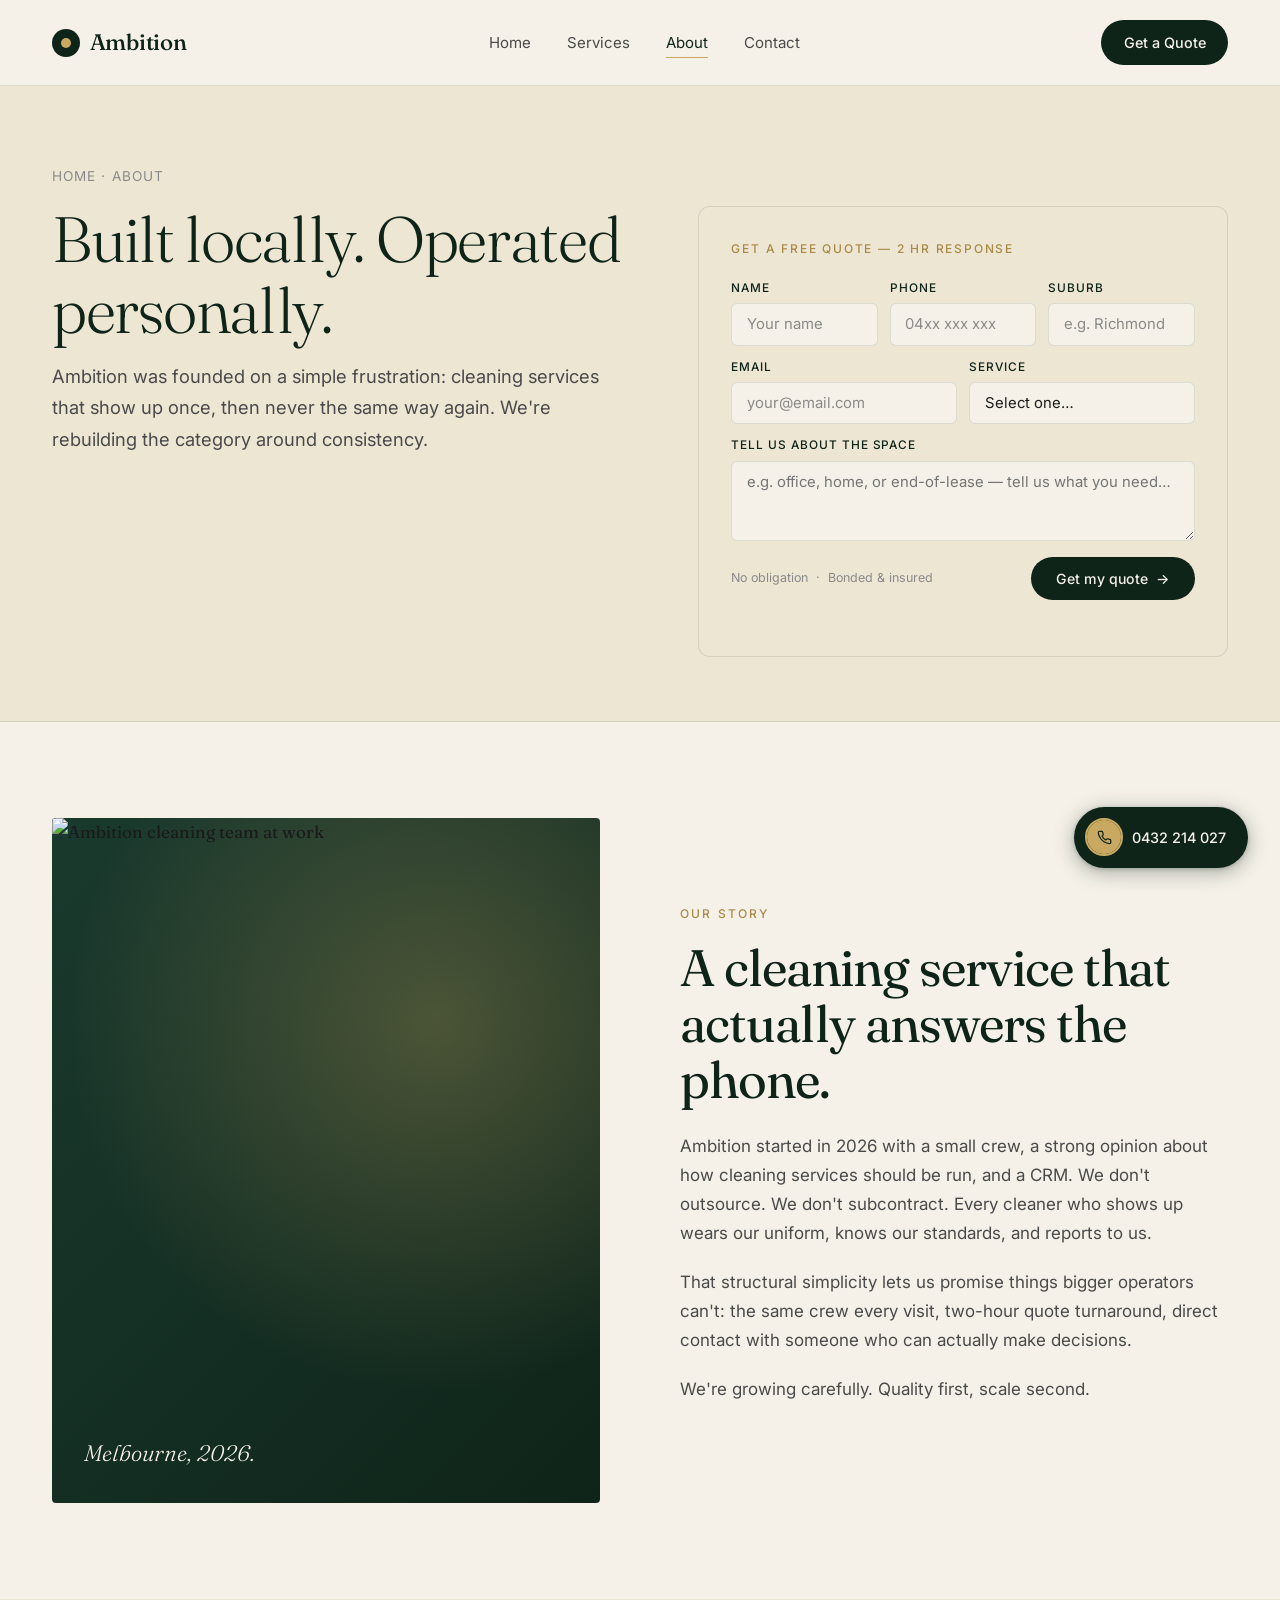
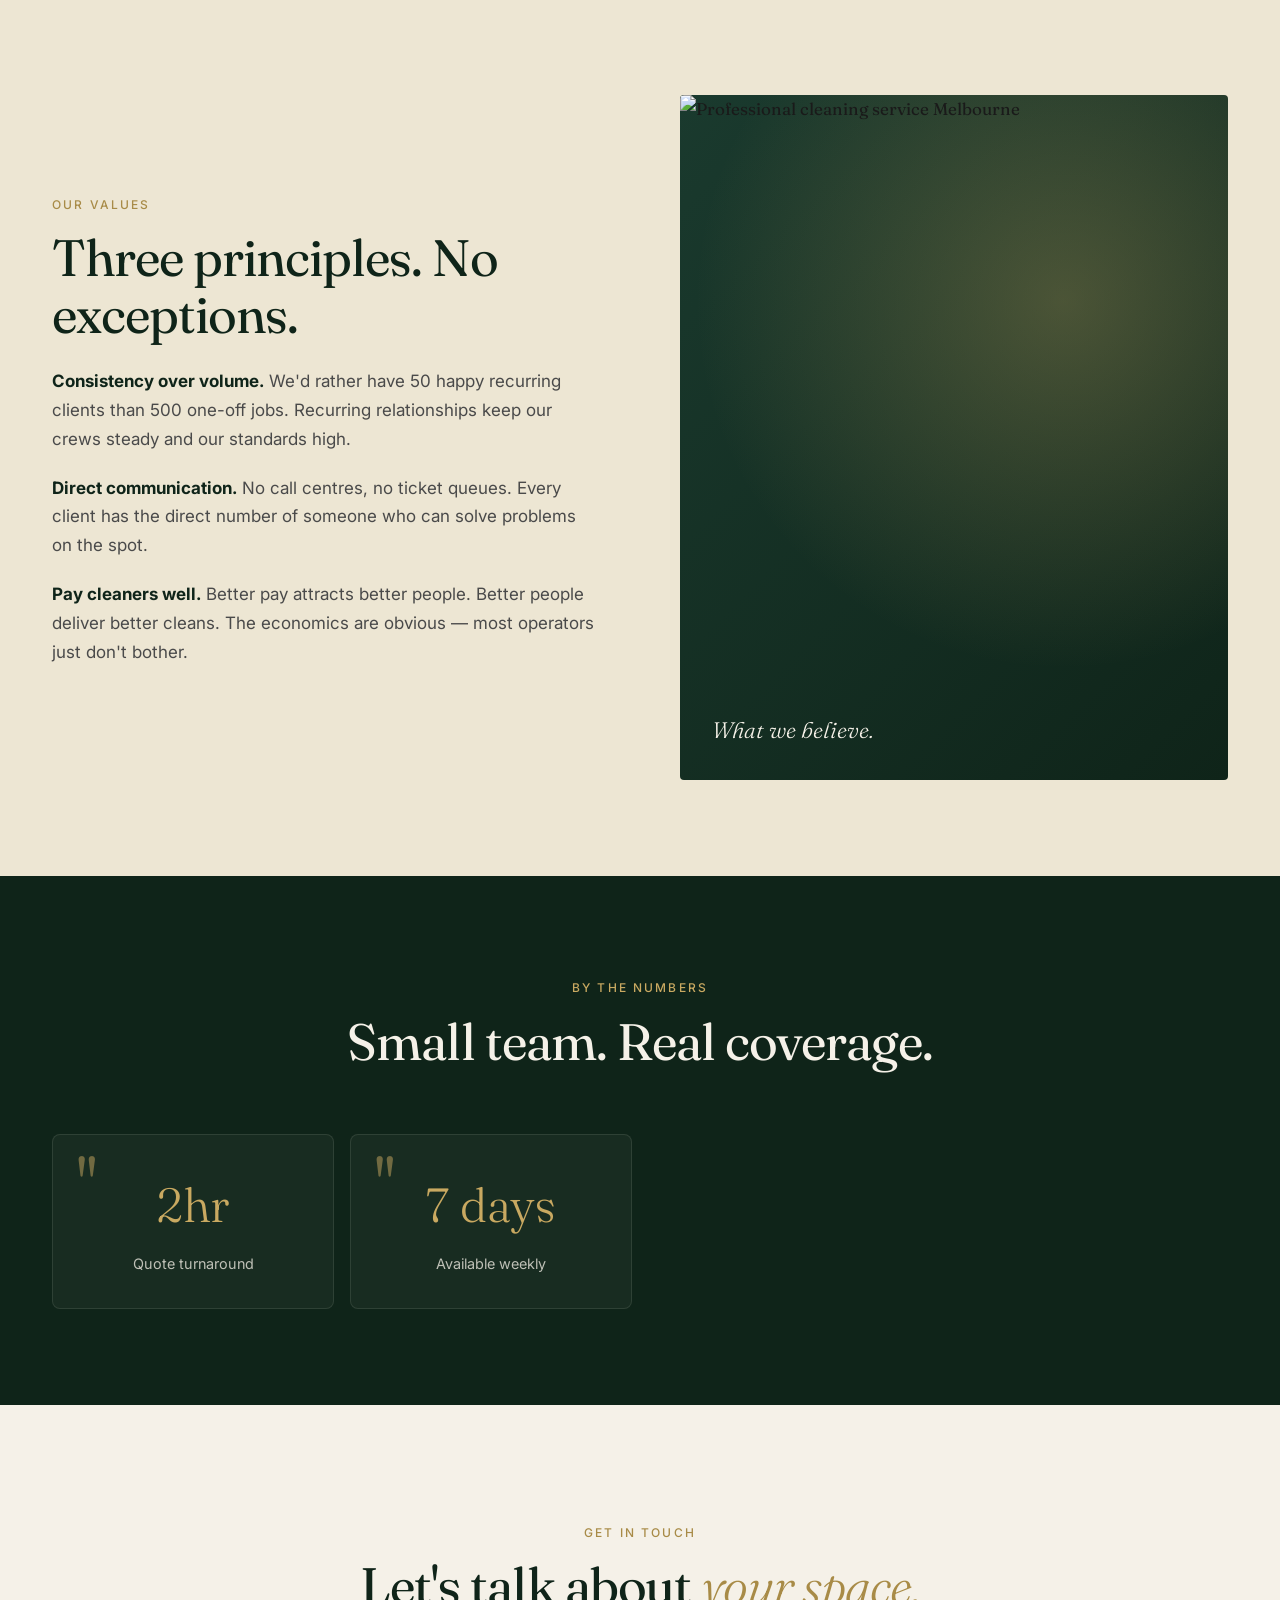
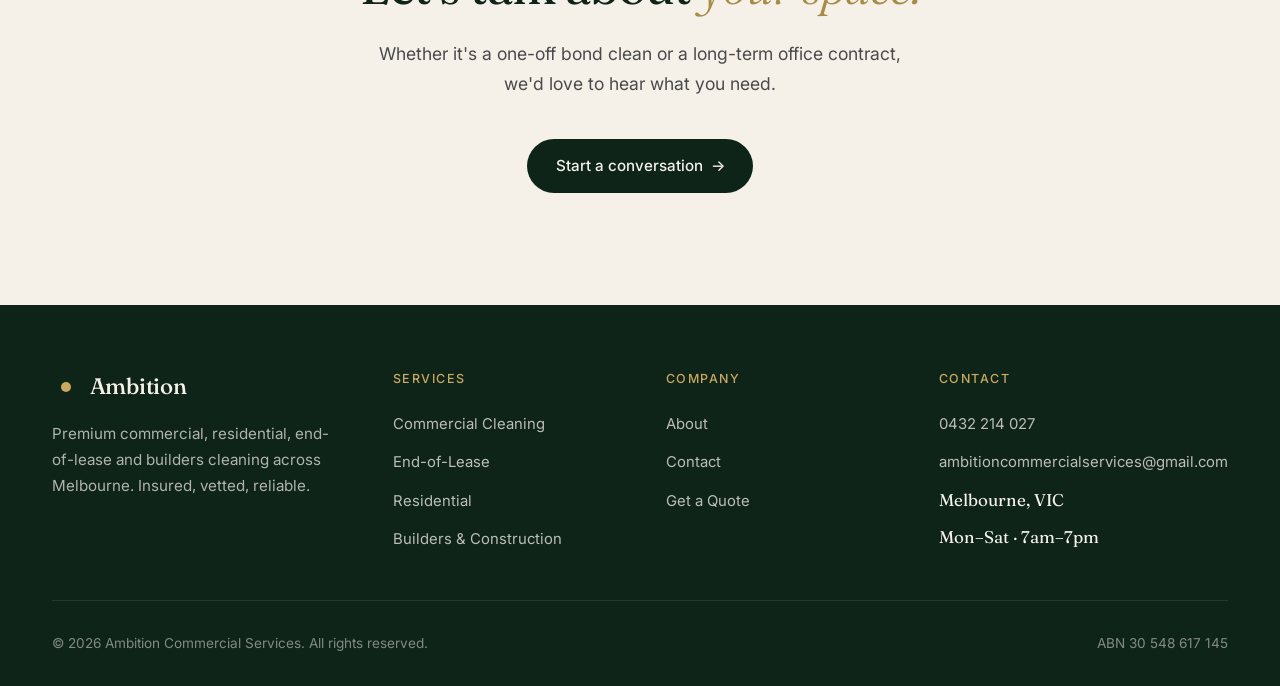
==== about.html @ 840ccb57 "Add files via upload" ====
<!DOCTYPE html>
<html lang="en">
<head>
<meta charset="UTF-8">
<meta name="viewport" content="width=device-width, initial-scale=1.0">
<title>About — Ambition Commercial Services</title>
<meta name="description" content="Locally-owned Melbourne cleaning service built on consistency, communication and care. Learn the Ambition story.">
<link rel="preconnect" href="https://fonts.googleapis.com">
<link rel="preconnect" href="https://fonts.gstatic.com" crossorigin>
<link href="https://fonts.googleapis.com/css2?family=Fraunces:ital,opsz,wght@0,9..144,300;0,9..144,400;0,9..144,500;1,9..144,300;1,9..144,400&family=Inter:wght@400;500;600&display=swap" rel="stylesheet">
<link rel="icon" type="image/svg+xml" href="favicon.svg">
<link rel="stylesheet" href="styles.css">
</head>
<body>

<nav class="nav">
  <div class="nav-inner">
    <a href="index.html" class="logo"><span class="logo-mark"></span> Ambition</a>
    <ul class="nav-links">
      <li><a href="index.html">Home</a></li>
      <li><a href="services.html">Services</a></li>
      <li><a href="about.html" class="active">About</a></li>
      <li><a href="contact.html">Contact</a></li>
    </ul>
    <a href="contact.html" class="nav-cta">Get a Quote</a>
    <button class="hamburger" aria-label="Menu"><span></span><span></span><span></span></button>
  </div>
</nav>

<section class="page-hero has-form">
  <div class="container">
    <div class="page-hero-grid">
      <div>
        <div class="breadcrumb"><a href="index.html">Home</a> · About</div>
    <h1>Built locally. Operated personally.</h1>
    <p>Ambition was founded on a simple frustration: cleaning services that show up once, then never the same way again. We're rebuilding the category around consistency.</p>
      </div>
      <div>
        <form class="hero-form hero-form--light hero-quote-form" novalidate>
  <span class="hero-form-title">Get a free quote — 2 hr response</span>
  <div class="hero-form-row three-col">
    <div class="hero-form-field">
      <label for="hf-name">Name</label>
      <input type="text" id="hf-name" name="name" placeholder="Your name" required>
    </div>
    <div class="hero-form-field">
      <label for="hf-phone">Phone</label>
      <input type="tel" id="hf-phone" name="phone" placeholder="04xx xxx xxx" required>
    </div>
    <div class="hero-form-field">
      <label for="hf-suburb">Suburb</label>
      <input type="text" id="hf-suburb" name="suburb" placeholder="e.g. Richmond" required>
    </div>
  </div>
  <div class="hero-form-row">
    <div class="hero-form-field">
      <label for="hf-email">Email</label>
      <input type="email" id="hf-email" name="email" placeholder="your@email.com" required>
    </div>
    <div class="hero-form-field">
      <label for="hf-service">Service</label>
      <select id="hf-service" name="service" data-preselect="" required>
              <option value="" selected>Select one…</option>
              <option value="Commercial / Office">Commercial / Office</option>
              <option value="End-of-Lease">End-of-Lease</option>
              <option value="Residential — One-off">Residential — One-off</option>
              <option value="Residential — Recurring">Residential — Recurring</option>
              <option value="Builders &amp; End-of-Construction">Builders &amp; End-of-Construction</option>
              <option value="Other / Specialty">Other / Specialty</option>
      </select>
    </div>
  </div>
  <div class="hero-form-row one-col">
    <div class="hero-form-field">
      <label for="hf-details">Tell us about the space</label>
      <textarea id="hf-details" name="details" placeholder="e.g. office, home, or end-of-lease — tell us what you need…" required></textarea>
    </div>
  </div>
  <div style="position:absolute;left:-9999px;opacity:0;" aria-hidden="true">
    <input type="text" name="website" tabindex="-1" autocomplete="off">
  </div>
  <div class="hero-form-footer">
    <span class="hero-form-note">No obligation &nbsp;·&nbsp; Bonded &amp; insured</span>
    <button type="submit" class="btn btn-primary btn-arrow hero-form-submit">Get my quote</button>
  </div>
  <div class="hero-form-status"></div>
</form>
      </div>
    </div>
  </div>
</section>

<section class="content-section">
  <div class="container">
    <div class="content-grid">
      <div class="content-img">
        <img src="cleaning-team.jpg" alt="Ambition cleaning team at work" loading="lazy" style="width:100%;height:100%;object-fit:cover;position:absolute;inset:0;border-radius:4px;display:block;">
        <div class="content-img-tag">Melbourne, 2026.</div>
      </div>
      <div class="content-text">
        <span class="eyebrow">Our story</span>
        <h2>A cleaning service that actually answers the phone.</h2>
        <p>Ambition started in 2026 with a small crew, a strong opinion about how cleaning services should be run, and a CRM. We don't outsource. We don't subcontract. Every cleaner who shows up wears our uniform, knows our standards, and reports to us.</p>
        <p>That structural simplicity lets us promise things bigger operators can't: the same crew every visit, two-hour quote turnaround, direct contact with someone who can actually make decisions.</p>
        <p>We're growing carefully. Quality first, scale second.</p>
      </div>
    </div>
  </div>
</section>

<section class="content-section alt">
  <div class="container">
    <div class="content-grid">
      <div class="content-img">
        <img src="cleaning-services.jpg" alt="Professional cleaning service Melbourne" loading="lazy" style="width:100%;height:100%;object-fit:cover;position:absolute;inset:0;border-radius:4px;display:block;">
        <div class="content-img-tag">What we believe.</div>
      </div>
      <div class="content-text">
        <span class="eyebrow">Our values</span>
        <h2>Three principles. No exceptions.</h2>
        <p><strong style="color:var(--forest-deep);">Consistency over volume.</strong> We'd rather have 50 happy recurring clients than 500 one-off jobs. Recurring relationships keep our crews steady and our standards high.</p>
        <p><strong style="color:var(--forest-deep);">Direct communication.</strong> No call centres, no ticket queues. Every client has the direct number of someone who can solve problems on the spot.</p>
        <p><strong style="color:var(--forest-deep);">Pay cleaners well.</strong> Better pay attracts better people. Better people deliver better cleans. The economics are obvious — most operators just don't bother.</p>
      </div>
    </div>
  </div>
</section>

<section class="testimonials">
  <div class="container">
    <div class="section-head center">
      <span class="eyebrow">By the numbers</span>
      <h2>Small team. Real coverage.</h2>
    </div>
    <div class="testimonial-grid" style="grid-template-columns:repeat(4,1fr); gap:1rem;">
      <div class="testimonial" style="text-align:center; padding:2rem 1rem;">
        <div style="font-family:'Fraunces',serif; font-size:3rem; color:var(--brass); font-weight:300;">2hr</div>
        <p style="color:rgba(245,241,232,0.75); margin-top:0.5rem; font-size:0.9rem;">Quote turnaround</p>
      </div>
      <div class="testimonial" style="text-align:center; padding:2rem 1rem;">
        <div style="font-family:'Fraunces',serif; font-size:3rem; color:var(--brass); font-weight:300;">7 days</div>
        <p style="color:rgba(245,241,232,0.75); margin-top:0.5rem; font-size:0.9rem;">Available weekly</p>
      </div>
    </div>
  </div>
</section>

<section class="cta-band">
  <div class="container">
    <span class="eyebrow">Get in touch</span>
    <h2>Let's talk about <em>your space.</em></h2>
    <p>Whether it's a one-off bond clean or a long-term office contract, we'd love to hear what you need.</p>
    <a href="contact.html" class="btn btn-primary btn-arrow">Start a conversation</a>
  </div>
</section>

<footer>
  <div class="container">
    <div class="footer-grid">
      <div class="footer-brand">
        <div class="logo"><span class="logo-mark"></span> Ambition</div>
        <p>Premium commercial, residential, end-of-lease and builders cleaning across Melbourne. Insured, vetted, reliable.</p>
      </div>
      <div class="footer-col">
        <h5>Services</h5>
        <ul>
          <li><a href="commercial.html">Commercial Cleaning</a></li>
          <li><a href="end-of-lease.html">End-of-Lease</a></li>
          <li><a href="residential.html">Residential</a></li>
          <li><a href="builders.html">Builders &amp; Construction</a></li>
        </ul>
      </div>
      <div class="footer-col">
        <h5>Company</h5>
        <ul>
          <li><a href="about.html">About</a></li>
          <li><a href="contact.html">Contact</a></li>
          <li><a href="contact.html">Get a Quote</a></li>
        </ul>
      </div>
      <div class="footer-col">
        <h5>Contact</h5>
        <ul>
          <li><a href="tel:+61432214027">0432 214 027</a></li>
          <li><a href="mailto:ambitioncommercialservices@gmail.com">ambitioncommercialservices@gmail.com</a></li>
          <li>Melbourne, VIC</li>
          <li>Mon–Sat · 7am–7pm</li>
        </ul>
      </div>
    </div>
    <div class="footer-bottom">
      <span>© 2026 Ambition Commercial Services. All rights reserved.</span>
      <span>ABN 30 548 617 145</span>
    </div>
  </div>
</footer>

<!-- Floating call button -->
<a href="tel:+61432214027" class="float-call" aria-label="Call us on 0432 214 027">
  <span class="float-call-icon">
    <svg viewBox="0 0 24 24" fill="none" stroke="currentColor" stroke-width="2" stroke-linecap="round" stroke-linejoin="round"><path d="M22 16.92v3a2 2 0 0 1-2.18 2 19.79 19.79 0 0 1-8.63-3.07 19.5 19.5 0 0 1-6-6 19.79 19.79 0 0 1-3.07-8.67A2 2 0 0 1 4.11 2h3a2 2 0 0 1 2 1.72 12.84 12.84 0 0 0 .7 2.81 2 2 0 0 1-.45 2.11L8.09 9.91a16 16 0 0 0 6 6l1.27-1.27a2 2 0 0 1 2.11-.45 12.84 12.84 0 0 0 2.81.7A2 2 0 0 1 22 16.92z"/></svg>
  </span>
  <span class="float-call-label">0432 214 027</span>
</a>

<script src="script.js"></script>
</body>
</html>
---- styles.css ----
/* ============================================
   Ambition Commercial Services
   Aesthetic: refined, confident, editorial
   Palette: deep forest + warm cream + brass accent
   ============================================ */

:root {
  --forest: #1a3a2e;
  --forest-deep: #0f2419;
  --forest-soft: #2d5443;
  --cream: #f5f1e8;
  --cream-warm: #ede6d3;
  --brass: #c9a961;
  --brass-deep: #a88b47;
  --ink: #1a1a1a;
  --ink-soft: #4a4a4a;
  --ink-muted: #8a8a8a;
  --line: rgba(26, 58, 46, 0.12);
  --shadow-sm: 0 1px 2px rgba(15, 36, 25, 0.06);
  --shadow-md: 0 8px 24px rgba(15, 36, 25, 0.08);
  --shadow-lg: 0 24px 48px rgba(15, 36, 25, 0.12);
  --container: 1240px;
  --radius: 4px;
}

* { box-sizing: border-box; margin: 0; padding: 0; }

html { scroll-behavior: smooth; }

body {
  font-family: 'Fraunces', Georgia, serif;
  font-size: 17px;
  line-height: 1.6;
  color: var(--ink);
  background: var(--cream);
  -webkit-font-smoothing: antialiased;
  -moz-osx-font-smoothing: grayscale;
}

/* Typography */
h1, h2, h3, h4 {
  font-family: 'Fraunces', Georgia, serif;
  font-weight: 400;
  letter-spacing: -0.02em;
  line-height: 1.1;
  color: var(--forest-deep);
}

h1 { font-size: clamp(2.5rem, 6vw, 4.75rem); font-weight: 300; }
h2 { font-size: clamp(2rem, 4vw, 3.25rem); font-weight: 400; }
h3 { font-size: clamp(1.4rem, 2.5vw, 1.85rem); font-weight: 500; }
h4 { font-size: 1.25rem; font-weight: 500; }

.eyebrow {
  font-family: 'Inter', sans-serif;
  font-size: 0.75rem;
  font-weight: 500;
  text-transform: uppercase;
  letter-spacing: 0.18em;
  color: var(--brass-deep);
  margin-bottom: 1rem;
  display: inline-block;
}

p {
  font-family: 'Inter', sans-serif;
  font-size: 1.0625rem;
  line-height: 1.7;
  color: var(--ink-soft);
}

a { color: var(--forest); text-decoration: none; transition: color 0.2s; }
a:hover { color: var(--brass-deep); }

.container {
  max-width: var(--container);
  margin: 0 auto;
  padding: 0 2rem;
}

/* ============================================
   NAVIGATION
   ============================================ */
.nav {
  position: sticky;
  top: 0;
  z-index: 100;
  background: rgba(245, 241, 232, 0.92);
  backdrop-filter: blur(12px);
  -webkit-backdrop-filter: blur(12px);
  border-bottom: 1px solid var(--line);
}

.nav-inner {
  max-width: var(--container);
  margin: 0 auto;
  padding: 1.25rem 2rem;
  display: flex;
  align-items: center;
  justify-content: space-between;
}

.logo {
  font-family: 'Fraunces', serif;
  font-size: 1.4rem;
  font-weight: 500;
  letter-spacing: -0.01em;
  color: var(--forest-deep);
  display: flex;
  align-items: center;
  gap: 0.6rem;
}

.logo-mark {
  width: 28px;
  height: 28px;
  background: var(--forest-deep);
  border-radius: 50%;
  position: relative;
  display: inline-block;
}
.logo-mark::after {
  content: '';
  position: absolute;
  top: 50%; left: 50%;
  transform: translate(-50%, -50%);
  width: 10px; height: 10px;
  background: var(--brass);
  border-radius: 50%;
}

.nav-links {
  display: flex;
  gap: 2.25rem;
  list-style: none;
  font-family: 'Inter', sans-serif;
  font-size: 0.94rem;
  font-weight: 400;
}

.nav-links a {
  color: var(--ink-soft);
  position: relative;
}
.nav-links a:hover, .nav-links a.active { color: var(--forest-deep); }
.nav-links a.active::after {
  content: '';
  position: absolute;
  bottom: -6px; left: 0;
  width: 100%; height: 1px;
  background: var(--brass);
}

.nav-cta {
  font-family: 'Inter', sans-serif;
  font-size: 0.9rem;
  font-weight: 500;
  padding: 0.7rem 1.4rem;
  background: var(--forest-deep);
  color: var(--cream);
  border-radius: 100px;
  transition: all 0.25s;
}
.nav-cta:hover { background: var(--brass-deep); color: var(--cream); }

.hamburger {
  display: none;
  background: none;
  border: none;
  cursor: pointer;
  padding: 0.5rem;
}
.hamburger span {
  display: block;
  width: 22px; height: 1.5px;
  background: var(--forest-deep);
  margin: 5px 0;
  transition: 0.3s;
}

/* ============================================
   BUTTONS
   ============================================ */
.btn {
  display: inline-flex;
  align-items: center;
  gap: 0.5rem;
  font-family: 'Inter', sans-serif;
  font-size: 0.95rem;
  font-weight: 500;
  padding: 0.95rem 1.8rem;
  border-radius: 100px;
  cursor: pointer;
  transition: all 0.25s;
  border: none;
  text-decoration: none;
}

.btn-primary {
  background: var(--forest-deep);
  color: var(--cream);
}
.btn-primary:hover {
  background: var(--brass-deep);
  color: var(--cream);
  transform: translateY(-1px);
  box-shadow: var(--shadow-md);
}

.btn-outline {
  background: transparent;
  color: var(--forest-deep);
  border: 1px solid var(--forest-deep);
}
.btn-outline:hover {
  background: var(--forest-deep);
  color: var(--cream);
}

.btn-arrow::after {
  content: '→';
  transition: transform 0.25s;
}
.btn-arrow:hover::after { transform: translateX(4px); }

/* ============================================
   HERO
   ============================================ */
.hero {
  padding: 5rem 0 6rem;
  position: relative;
  overflow: hidden;
}

.hero-grid {
  display: grid;
  grid-template-columns: 1.2fr 1fr;
  gap: 4rem;
  align-items: center;
}

.hero-content .eyebrow { animation: fadeUp 0.8s ease both; }
.hero-content h1 {
  margin-bottom: 1.75rem;
  animation: fadeUp 0.8s 0.1s ease both;
}
.hero-content h1 em {
  font-style: italic;
  color: var(--brass-deep);
  font-weight: 300;
}

.hero-content p.lead {
  font-size: 1.2rem;
  line-height: 1.6;
  color: var(--ink-soft);
  margin-bottom: 2.25rem;
  max-width: 540px;
  animation: fadeUp 0.8s 0.2s ease both;
}

.hero-ctas {
  display: flex;
  gap: 1rem;
  flex-wrap: wrap;
  animation: fadeUp 0.8s 0.3s ease both;
}

.hero-trust {
  margin-top: 3rem;
  display: flex;
  gap: 2.5rem;
  flex-wrap: wrap;
  animation: fadeUp 0.8s 0.4s ease both;
}
.hero-trust-item {
  display: flex;
  flex-direction: column;
  gap: 0.2rem;
}
.hero-trust-item strong {
  font-family: 'Fraunces', serif;
  font-size: 1.75rem;
  font-weight: 500;
  color: var(--forest-deep);
}
.hero-trust-item span {
  font-family: 'Inter', sans-serif;
  font-size: 0.8rem;
  text-transform: uppercase;
  letter-spacing: 0.1em;
  color: var(--ink-muted);
}

/* Hero visual — abstract composition */
.hero-visual {
  position: relative;
  aspect-ratio: 1 / 1.1;
  animation: fadeIn 1.2s 0.3s ease both;
}

.hero-visual-bg {
  position: absolute;
  inset: 0;
  background: linear-gradient(135deg, var(--forest) 0%, var(--forest-deep) 100%);
  border-radius: 200px 200px 8px 8px;
  overflow: hidden;
}
.hero-visual-bg::before {
  content: '';
  position: absolute;
  inset: 0;
  background: radial-gradient(circle at 30% 20%, rgba(201, 169, 97, 0.25) 0%, transparent 50%);
}

.hero-visual-stat {
  position: absolute;
  background: var(--cream);
  padding: 1.25rem 1.5rem;
  border-radius: 12px;
  box-shadow: var(--shadow-lg);
  font-family: 'Inter', sans-serif;
}
.hero-visual-stat-1 {
  bottom: 20%;
  left: -15%;
  width: 220px;
}
.hero-visual-stat-2 {
  top: 12%;
  right: -10%;
  width: 200px;
}
.stat-label {
  font-size: 0.72rem;
  text-transform: uppercase;
  letter-spacing: 0.1em;
  color: var(--ink-muted);
  margin-bottom: 0.4rem;
}
.stat-value {
  font-family: 'Fraunces', serif;
  font-size: 1.4rem;
  color: var(--forest-deep);
  font-weight: 500;
  line-height: 1.2;
}
.stat-meta {
  font-size: 0.8rem;
  color: var(--ink-soft);
  margin-top: 0.3rem;
}

@keyframes fadeUp {
  from { opacity: 0; transform: translateY(20px); }
  to { opacity: 1; transform: translateY(0); }
}
@keyframes fadeIn {
  from { opacity: 0; }
  to { opacity: 1; }
}

/* ============================================
   MARQUEE / LOGO STRIP
   ============================================ */
.marquee {
  background: var(--forest-deep);
  color: var(--cream);
  padding: 1.5rem 0;
  overflow: hidden;
}
.marquee-track {
  display: flex;
  gap: 4rem;
  animation: scroll 35s linear infinite;
  white-space: nowrap;
  font-family: 'Fraunces', serif;
  font-size: 1.1rem;
  letter-spacing: 0.05em;
}
.marquee-track span { display: flex; align-items: center; gap: 4rem; }
.marquee-track span::after {
  content: '✦';
  color: var(--brass);
  font-size: 0.8rem;
}
@keyframes scroll {
  from { transform: translateX(0); }
  to { transform: translateX(-50%); }
}

/* ============================================
   SECTION GENERICS
   ============================================ */
section { padding: 6rem 0; }

.section-head {
  max-width: 720px;
  margin-bottom: 4rem;
}
.section-head.center {
  margin-left: auto;
  margin-right: auto;
  text-align: center;
}

/* ============================================
   SERVICES GRID
   ============================================ */
.services-section { background: var(--cream); }

.services-grid {
  display: grid;
  grid-template-columns: repeat(4, 1fr);
  gap: 1.25rem;
}

.service-card {
  background: var(--cream-warm);
  border-radius: 8px;
  padding: 2.25rem 1.75rem;
  transition: all 0.3s ease;
  position: relative;
  overflow: hidden;
  border: 1px solid transparent;
}
.service-card:hover {
  background: var(--forest-deep);
  transform: translateY(-4px);
  box-shadow: var(--shadow-lg);
}
.service-card:hover h3,
.service-card:hover p,
.service-card:hover .service-icon { color: var(--cream); }
.service-card:hover .service-link { color: var(--brass); }

.service-icon {
  width: 48px; height: 48px;
  display: flex;
  align-items: center;
  justify-content: center;
  background: var(--forest-deep);
  color: var(--brass);
  border-radius: 50%;
  margin-bottom: 1.5rem;
  font-family: 'Fraunces', serif;
  font-size: 1.2rem;
  transition: all 0.3s;
}
.service-card:hover .service-icon {
  background: var(--brass);
  color: var(--forest-deep);
}

.service-card h3 { margin-bottom: 0.75rem; transition: color 0.3s; }
.service-card p { font-size: 0.97rem; transition: color 0.3s; }
.service-link {
  display: inline-flex;
  align-items: center;
  gap: 0.4rem;
  margin-top: 1.5rem;
  font-family: 'Inter', sans-serif;
  font-size: 0.88rem;
  font-weight: 500;
  text-transform: uppercase;
  letter-spacing: 0.08em;
  color: var(--forest-deep);
  transition: color 0.3s;
}

/* ============================================
   PROCESS / WHY US
   ============================================ */
.split-section { background: var(--cream-warm); }

.split-grid {
  display: grid;
  grid-template-columns: 1fr 1fr;
  gap: 5rem;
  align-items: start;
}

.process-list { list-style: none; }
.process-item {
  padding: 2rem 0;
  border-bottom: 1px solid var(--line);
  display: grid;
  grid-template-columns: 60px 1fr;
  gap: 1.5rem;
  align-items: start;
}
.process-item:last-child { border-bottom: none; }
.process-num {
  font-family: 'Fraunces', serif;
  font-size: 2rem;
  font-weight: 300;
  color: var(--brass-deep);
  line-height: 1;
}
.process-item h4 {
  margin-bottom: 0.5rem;
  font-family: 'Fraunces', serif;
  font-size: 1.3rem;
  font-weight: 500;
}
.process-item p { font-size: 0.97rem; }

/* ============================================
   TESTIMONIALS
   ============================================ */
.testimonials { background: var(--forest-deep); color: var(--cream); }
.testimonials .eyebrow { color: var(--brass); }
.testimonials h2 { color: var(--cream); }

.testimonial-grid {
  display: grid;
  grid-template-columns: repeat(2, 1fr);
  gap: 2rem;
  margin-top: 3rem;
}

.testimonial {
  background: rgba(245, 241, 232, 0.04);
  border: 1px solid rgba(245, 241, 232, 0.1);
  border-radius: 8px;
  padding: 2.5rem;
  position: relative;
}
.testimonial::before {
  content: '"';
  font-family: 'Fraunces', serif;
  font-size: 4rem;
  color: var(--brass);
  position: absolute;
  top: 1rem; left: 1.5rem;
  line-height: 1;
  opacity: 0.5;
}

.testimonial-quote {
  font-family: 'Fraunces', serif;
  font-size: 1.2rem;
  font-style: italic;
  font-weight: 300;
  color: var(--cream);
  margin-bottom: 1.75rem;
  margin-top: 1rem;
  line-height: 1.5;
  position: relative;
}

.testimonial-author {
  display: flex;
  align-items: center;
  gap: 0.85rem;
}
.author-avatar {
  width: 44px; height: 44px;
  border-radius: 50%;
  background: var(--brass);
  color: var(--forest-deep);
  display: flex;
  align-items: center;
  justify-content: center;
  font-family: 'Fraunces', serif;
  font-weight: 500;
}
.author-name {
  font-family: 'Inter', sans-serif;
  color: var(--cream);
  font-weight: 500;
  font-size: 0.95rem;
}
.author-role {
  font-family: 'Inter', sans-serif;
  font-size: 0.82rem;
  color: rgba(245, 241, 232, 0.6);
}

/* ============================================
   CTA BAND
   ============================================ */
.cta-band {
  background: var(--cream);
  text-align: center;
  padding: 7rem 0;
  position: relative;
}
.cta-band h2 {
  max-width: 720px;
  margin: 0 auto 1.5rem;
}
.cta-band h2 em {
  font-style: italic;
  color: var(--brass-deep);
  font-weight: 300;
}
.cta-band p {
  max-width: 540px;
  margin: 0 auto 2.5rem;
  font-size: 1.1rem;
}

/* ============================================
   FOOTER
   ============================================ */
footer {
  background: var(--forest-deep);
  color: var(--cream);
  padding: 4rem 0 2rem;
}

.footer-grid {
  display: grid;
  grid-template-columns: 1.3fr 1fr 1fr 1fr;
  gap: 3rem;
  margin-bottom: 3rem;
}

.footer-brand .logo { color: var(--cream); }
.footer-brand p {
  margin-top: 1rem;
  color: rgba(245, 241, 232, 0.7);
  font-size: 0.95rem;
  max-width: 320px;
}

.footer-col h5 {
  font-family: 'Inter', sans-serif;
  font-size: 0.78rem;
  text-transform: uppercase;
  letter-spacing: 0.12em;
  color: var(--brass);
  margin-bottom: 1.25rem;
  font-weight: 500;
}
.footer-col ul {
  list-style: none;
  display: flex;
  flex-direction: column;
  gap: 0.65rem;
}
.footer-col a {
  color: rgba(245, 241, 232, 0.75);
  font-family: 'Inter', sans-serif;
  font-size: 0.93rem;
}
.footer-col a:hover { color: var(--brass); }

.footer-bottom {
  border-top: 1px solid rgba(245, 241, 232, 0.1);
  padding-top: 2rem;
  display: flex;
  justify-content: space-between;
  flex-wrap: wrap;
  gap: 1rem;
  font-family: 'Inter', sans-serif;
  font-size: 0.85rem;
  color: rgba(245, 241, 232, 0.5);
}

/* ============================================
   PAGE-SPECIFIC: Inner page hero
   ============================================ */
.page-hero {
  padding: 5rem 0 4rem;
  text-align: center;
  background: var(--cream-warm);
  border-bottom: 1px solid var(--line);
}
.page-hero h1 { font-size: clamp(2.5rem, 5vw, 4rem); margin-bottom: 1rem; }
.page-hero p {
  max-width: 600px;
  margin: 0 auto;
  font-size: 1.15rem;
}

/* Breadcrumb */
.breadcrumb {
  font-family: 'Inter', sans-serif;
  font-size: 0.85rem;
  color: var(--ink-muted);
  margin-bottom: 1rem;
  text-transform: uppercase;
  letter-spacing: 0.08em;
}
.breadcrumb a { color: var(--ink-muted); }
.breadcrumb a:hover { color: var(--forest-deep); }

/* ============================================
   FORM
   ============================================ */
.form-section { background: var(--cream); padding: 6rem 0; }
.form-grid {
  display: grid;
  grid-template-columns: 1fr 1.2fr;
  gap: 5rem;
  align-items: start;
}

.form-info h2 { margin-bottom: 1.5rem; }
.form-info > p { margin-bottom: 2.5rem; font-size: 1.1rem; }

.contact-detail {
  padding: 1.25rem 0;
  border-bottom: 1px solid var(--line);
  display: flex;
  align-items: center;
  gap: 1rem;
}
.contact-detail:last-child { border-bottom: none; }
.contact-detail-icon {
  width: 38px; height: 38px;
  background: var(--cream-warm);
  border-radius: 50%;
  display: flex;
  align-items: center;
  justify-content: center;
  color: var(--brass-deep);
  flex-shrink: 0;
}
.contact-detail-text {
  font-family: 'Inter', sans-serif;
  font-size: 0.95rem;
}
.contact-detail-text strong {
  display: block;
  color: var(--forest-deep);
  font-weight: 500;
  margin-bottom: 0.15rem;
}
.contact-detail-text span { color: var(--ink-soft); }

.form-card {
  background: var(--cream-warm);
  padding: 3rem;
  border-radius: 8px;
}
.form-row {
  display: grid;
  grid-template-columns: 1fr 1fr;
  gap: 1rem;
  margin-bottom: 1rem;
}
.form-field {
  display: flex;
  flex-direction: column;
  margin-bottom: 1rem;
}
.form-field label {
  font-family: 'Inter', sans-serif;
  font-size: 0.82rem;
  font-weight: 500;
  text-transform: uppercase;
  letter-spacing: 0.08em;
  color: var(--forest-deep);
  margin-bottom: 0.5rem;
}
.form-field input,
.form-field select,
.form-field textarea {
  font-family: 'Inter', sans-serif;
  font-size: 1rem;
  padding: 0.85rem 1rem;
  border: 1px solid var(--line);
  border-radius: 4px;
  background: var(--cream);
  color: var(--ink);
  transition: border-color 0.2s;
}
.form-field input:focus,
.form-field select:focus,
.form-field textarea:focus {
  outline: none;
  border-color: var(--forest-deep);
}
.form-field textarea { resize: vertical; min-height: 120px; }
.form-card .btn { width: 100%; justify-content: center; margin-top: 0.5rem; }

/* ============================================
   ABOUT/SERVICES INNER CONTENT
   ============================================ */
.content-section { padding: 6rem 0; background: var(--cream); }
.content-grid {
  display: grid;
  grid-template-columns: 1fr 1fr;
  gap: 5rem;
  align-items: center;
}
.content-section.alt { background: var(--cream-warm); }
.content-section.alt .content-grid { direction: rtl; }
.content-section.alt .content-grid > * { direction: ltr; }

.content-img {
  aspect-ratio: 4/5;
  background: linear-gradient(135deg, var(--forest) 0%, var(--forest-deep) 100%);
  border-radius: 4px;
  position: relative;
  overflow: hidden;
}
.content-img::before {
  content: '';
  position: absolute;
  inset: 0;
  background: radial-gradient(circle at 70% 30%, rgba(201, 169, 97, 0.3) 0%, transparent 60%);
}
.content-img-tag {
  position: absolute;
  bottom: 2rem;
  left: 2rem;
  font-family: 'Fraunces', serif;
  font-style: italic;
  color: var(--cream);
  font-size: 1.4rem;
  font-weight: 300;
}

.content-text .eyebrow { margin-bottom: 1rem; }
.content-text h2 { margin-bottom: 1.5rem; }
.content-text p { margin-bottom: 1.25rem; }
.content-text ul {
  list-style: none;
  margin-top: 1.5rem;
}
.content-text ul li {
  padding: 0.6rem 0 0.6rem 1.75rem;
  position: relative;
  font-family: 'Inter', sans-serif;
  color: var(--ink-soft);
}
.content-text ul li::before {
  content: '✓';
  position: absolute;
  left: 0;
  color: var(--brass-deep);
  font-weight: 600;
}

/* Pricing */
.pricing-grid {
  display: grid;
  grid-template-columns: repeat(3, 1fr);
  gap: 1.5rem;
  margin-top: 3rem;
}
.price-card {
  background: var(--cream);
  padding: 2.5rem 2rem;
  border-radius: 8px;
  border: 1px solid var(--line);
  position: relative;
}
.price-card.featured {
  background: var(--forest-deep);
  color: var(--cream);
  border-color: var(--forest-deep);
  transform: scale(1.03);
}
.price-card.featured h3, .price-card.featured .price { color: var(--cream); }
.price-card.featured p, .price-card.featured ul li { color: rgba(245, 241, 232, 0.85); }
.price-card.featured .price-tag {
  background: var(--brass);
  color: var(--forest-deep);
}
.price-tag {
  position: absolute;
  top: 1.25rem;
  right: 1.25rem;
  background: var(--brass);
  color: var(--forest-deep);
  padding: 0.3rem 0.7rem;
  border-radius: 100px;
  font-family: 'Inter', sans-serif;
  font-size: 0.7rem;
  font-weight: 500;
  text-transform: uppercase;
  letter-spacing: 0.08em;
}
.price-card h3 { margin-bottom: 0.5rem; }
.price-card .desc {
  font-family: 'Inter', sans-serif;
  font-size: 0.92rem;
  margin-bottom: 1.5rem;
}
.price {
  font-family: 'Fraunces', serif;
  font-size: 2.5rem;
  font-weight: 400;
  color: var(--forest-deep);
  margin-bottom: 0.25rem;
}
.price small {
  font-size: 0.95rem;
  color: var(--ink-muted);
  font-family: 'Inter', sans-serif;
}
.price-card ul {
  list-style: none;
  margin: 1.5rem 0 2rem;
}
.price-card ul li {
  padding: 0.5rem 0 0.5rem 1.5rem;
  position: relative;
  font-family: 'Inter', sans-serif;
  font-size: 0.95rem;
}
.price-card ul li::before {
  content: '✓';
  position: absolute;
  left: 0;
  color: var(--brass);
  font-weight: 600;
}
.price-card .btn { width: 100%; justify-content: center; }

/* FAQ */
.faq-section { background: var(--cream-warm); }
.faq-list {
  max-width: 800px;
  margin: 0 auto;
}
.faq-item {
  border-bottom: 1px solid var(--line);
  padding: 1.5rem 0;
}
.faq-question {
  display: flex;
  justify-content: space-between;
  align-items: center;
  cursor: pointer;
  font-family: 'Fraunces', serif;
  font-size: 1.2rem;
  font-weight: 500;
  color: var(--forest-deep);
  padding: 0.5rem 0;
  list-style: none;
}
.faq-question::-webkit-details-marker { display: none; }
.faq-question::after {
  content: '+';
  font-family: 'Fraunces', serif;
  font-size: 1.6rem;
  font-weight: 300;
  color: var(--brass-deep);
  transition: transform 0.3s;
}
details[open] .faq-question::after { transform: rotate(45deg); }
.faq-item p {
  padding-top: 1rem;
  font-size: 1rem;
}

/* ============================================
   RESPONSIVE
   ============================================ */
@media (max-width: 980px) {
  .hero-grid { grid-template-columns: 1fr; gap: 3rem; }
  .hero-visual { max-width: 480px; margin: 0 auto; }
  .services-grid { grid-template-columns: 1fr 1fr; }
  .split-grid { grid-template-columns: 1fr; gap: 3rem; }
  .testimonial-grid { grid-template-columns: 1fr; }
  .footer-grid { grid-template-columns: 1fr 1fr; gap: 2.5rem; }
  .form-grid { grid-template-columns: 1fr; gap: 3rem; }
  .content-grid { grid-template-columns: 1fr; gap: 2.5rem; }
  .content-section.alt .content-grid { direction: ltr; }
  .pricing-grid { grid-template-columns: 1fr; }
  .price-card.featured { transform: none; }
}

@media (max-width: 700px) {
  .container { padding: 0 1.25rem; }
  section { padding: 4rem 0; }
  .nav-links { display: none; }
  .hamburger { display: block; }
  .nav-cta { display: none; }
  .nav.menu-open .nav-links {
    display: flex;
    position: absolute;
    top: 100%;
    left: 0;
    right: 0;
    flex-direction: column;
    background: var(--cream);
    padding: 2rem;
    gap: 1.25rem;
    border-bottom: 1px solid var(--line);
  }
  .services-grid { grid-template-columns: 1fr; }
  .footer-grid { grid-template-columns: 1fr; }
  .form-row { grid-template-columns: 1fr; }
  .form-card { padding: 2rem 1.5rem; }
  .hero { padding: 3rem 0 4rem; }
  .hero-visual-stat-1 { left: 0; width: 180px; }
  .hero-visual-stat-2 { right: 0; width: 170px; }
}

/* ============================================
   HERO INLINE FORM
   ============================================ */
.hero-form {
  background: rgba(245, 241, 232, 0.07);
  border: 1px solid rgba(245, 241, 232, 0.15);
  border-radius: 12px;
  padding: 2rem 2rem 1.75rem;
  margin-top: 2.5rem;
  backdrop-filter: blur(4px);
}
.hero-form-title {
  font-family: 'Inter', sans-serif;
  font-size: 0.75rem;
  font-weight: 500;
  text-transform: uppercase;
  letter-spacing: 0.15em;
  color: var(--brass);
  margin-bottom: 1.25rem;
  display: block;
}
.hero-form--light {
  background: var(--cream-warm);
  border: 1px solid var(--line);
}
.hero-form--light .hero-form-title { color: var(--brass-deep); }
.hero-form--light .hero-form-field label { color: var(--forest-deep); }
.hero-form--light .hero-form-field input,
.hero-form--light .hero-form-field select,
.hero-form--light .hero-form-field textarea {
  background: var(--cream);
  border-color: var(--line);
  color: var(--ink);
}
.hero-form--light .hero-form-field input::placeholder { color: var(--ink-muted); }
.hero-form--light .hero-form-note { color: var(--ink-muted); }

.hero-form--dark .hero-form-field select option {
  background: var(--forest-deep);
  color: var(--cream);
}
.hero-form-row {
  display: grid;
  grid-template-columns: 1fr 1fr;
  gap: 0.75rem;
  margin-bottom: 0.75rem;
}
.hero-form-row.three-col { grid-template-columns: 1fr 1fr 1fr; }
.hero-form-row.one-col   { grid-template-columns: 1fr; }
.hero-form-field {
  display: flex;
  flex-direction: column;
  gap: 0.35rem;
}
.hero-form-field label {
  font-family: 'Inter', sans-serif;
  font-size: 0.74rem;
  font-weight: 500;
  text-transform: uppercase;
  letter-spacing: 0.08em;
  color: rgba(245, 241, 232, 0.75);
}
.hero-form-field input,
.hero-form-field select,
.hero-form-field textarea {
  font-family: 'Inter', sans-serif;
  font-size: 0.93rem;
  padding: 0.7rem 0.9rem;
  border: 1px solid rgba(245, 241, 232, 0.2);
  border-radius: 6px;
  background: rgba(245, 241, 232, 0.09);
  color: var(--cream);
  transition: border-color 0.2s, background 0.2s;
  -webkit-appearance: none;
  appearance: none;
  width: 100%;
}
.hero-form-field input:focus,
.hero-form-field select:focus,
.hero-form-field textarea:focus {
  outline: none;
  border-color: var(--brass);
  background: rgba(245, 241, 232, 0.13);
}
.hero-form-field input::placeholder { color: rgba(245, 241, 232, 0.4); }
.hero-form-field textarea { resize: vertical; min-height: 80px; }
.hero-form-footer {
  display: flex;
  align-items: center;
  justify-content: space-between;
  gap: 1rem;
  margin-top: 1rem;
  flex-wrap: wrap;
}
.hero-form-note {
  font-family: 'Inter', sans-serif;
  font-size: 0.78rem;
  color: rgba(245, 241, 232, 0.5);
  flex: 1;
}
.hero-form .btn { padding: 0.8rem 1.6rem; font-size: 0.88rem; white-space: nowrap; }
.hero-form-status {
  font-family: 'Inter', sans-serif;
  font-size: 0.88rem;
  margin-top: 0.75rem;
  min-height: 1.2em;
}
.page-hero.has-form { text-align: left; }
.page-hero.has-form .breadcrumb { text-align: left; }
.page-hero.has-form p { margin: 0; }
.page-hero-grid {
  display: grid;
  grid-template-columns: 1.1fr 1fr;
  gap: 4rem;
  align-items: start;
}

/* ============================================
   FLOATING CALL BUTTON
   ============================================ */
.float-call {
  position: fixed;
  bottom: 2rem;
  right: 2rem;
  z-index: 200;
  display: flex;
  align-items: center;
  gap: 0.65rem;
  background: var(--forest-deep);
  color: var(--cream);
  font-family: 'Inter', sans-serif;
  font-size: 0.9rem;
  font-weight: 500;
  padding: 0.85rem 1.4rem 0.85rem 0.85rem;
  border-radius: 100px;
  box-shadow: 0 4px 20px rgba(15,36,25,0.35), 0 1px 4px rgba(15,36,25,0.2);
  text-decoration: none;
  transition: all 0.25s ease;
  animation: floatIn 0.6s 1s ease both;
}
.float-call:hover {
  background: var(--brass-deep);
  color: var(--cream);
  transform: translateY(-2px);
  box-shadow: 0 8px 28px rgba(15,36,25,0.4);
}
.float-call-icon {
  width: 34px;
  height: 34px;
  background: var(--brass);
  border-radius: 50%;
  display: flex;
  align-items: center;
  justify-content: center;
  flex-shrink: 0;
  position: relative;
  transition: background 0.25s;
}
.float-call:hover .float-call-icon { background: rgba(245,241,232,0.18); }
.float-call-icon svg { width: 15px; height: 15px; stroke: var(--forest-deep); transition: stroke 0.25s; }
.float-call:hover .float-call-icon svg { stroke: var(--cream); }
.float-call-icon::before {
  content: '';
  position: absolute;
  width: 34px; height: 34px;
  border-radius: 50%;
  border: 2px solid var(--brass);
  animation: pulse-ring 2.5s ease-out infinite;
}
@keyframes floatIn {
  from { opacity: 0; transform: translateY(16px); }
  to   { opacity: 1; transform: translateY(0); }
}
@keyframes pulse-ring {
  0%   { transform: scale(1);   opacity: 0.6; }
  70%  { transform: scale(1.7); opacity: 0; }
  100% { transform: scale(1.7); opacity: 0; }
}

/* ============================================
   REDUCED MOTION
   ============================================ */
@media (prefers-reduced-motion: reduce) {
  .hero-content .eyebrow,
  .hero-content h1,
  .hero-content p.lead,
  .hero-ctas,
  .hero-trust,
  .hero-visual,
  .float-call { animation: none; }
  .marquee-track { animation-play-state: paused; }
  .float-call-icon::before { animation: none; }
}
.marquee:hover .marquee-track { animation-play-state: paused; }

/* ============================================
   RESPONSIVE — HERO FORM
   ============================================ */
@media (max-width: 980px) {
  .page-hero-grid { grid-template-columns: 1fr; gap: 2.5rem; }
  .hero-form-row.three-col { grid-template-columns: 1fr 1fr; }
}
@media (max-width: 700px) {
  .hero-form-row,
  .hero-form-row.three-col { grid-template-columns: 1fr; }
  .hero-form { padding: 1.5rem 1.25rem; }
  .float-call-label { display: none; }
  .float-call {
    padding: 0.85rem;
    border-radius: 50%;
    bottom: 1.5rem;
    right: 1.5rem;
  }
}
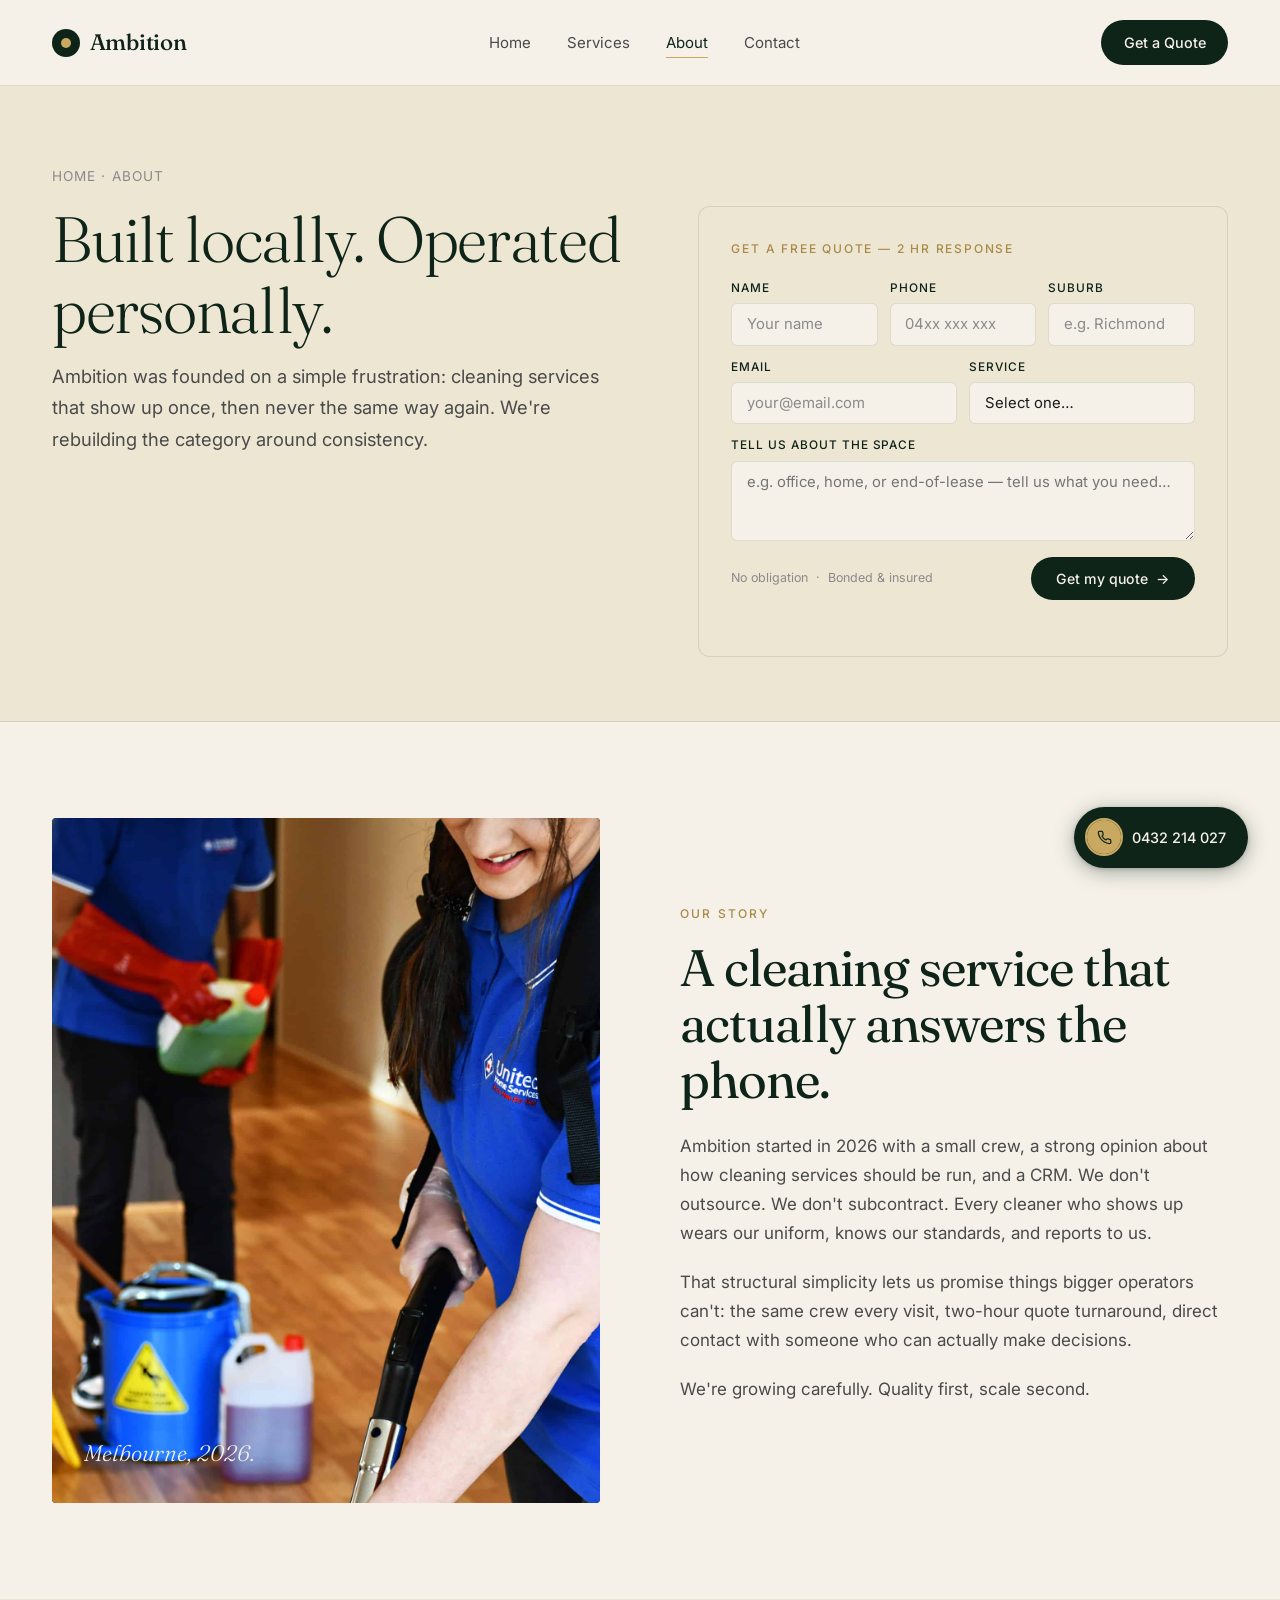
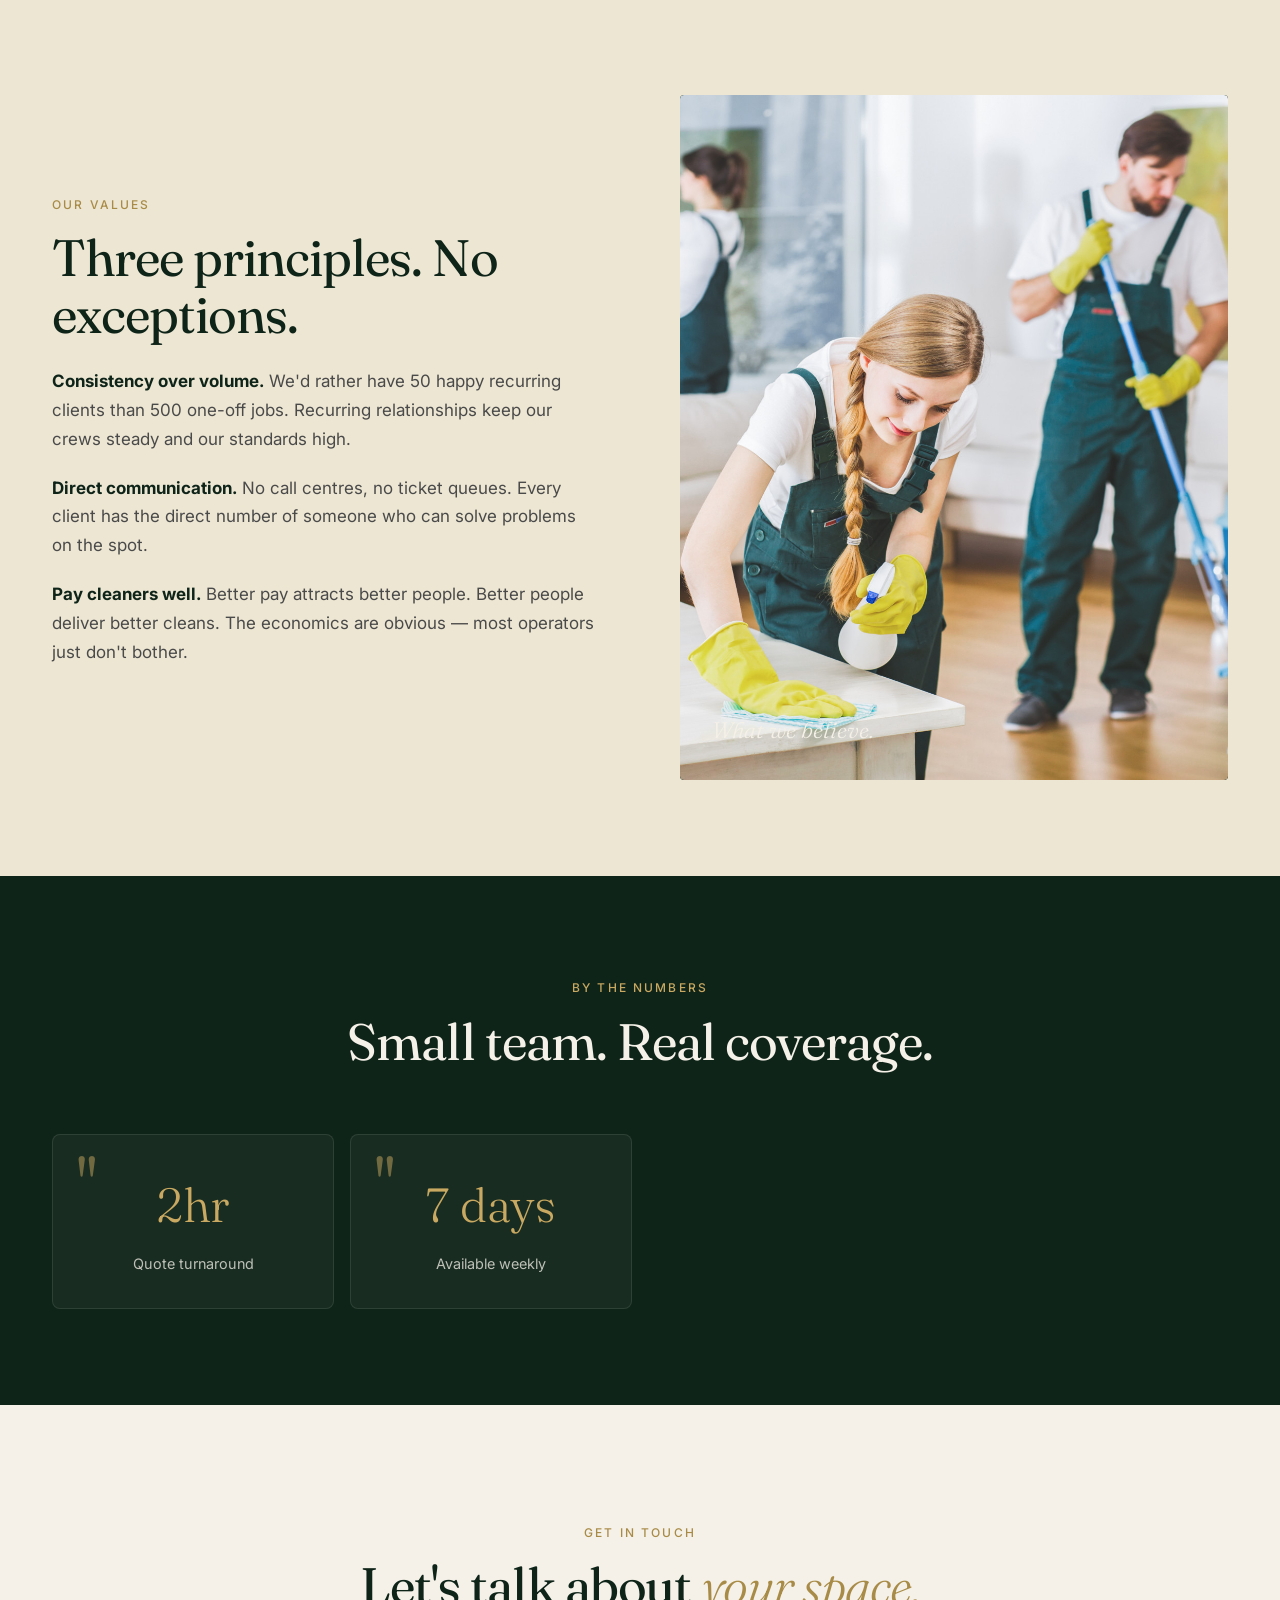
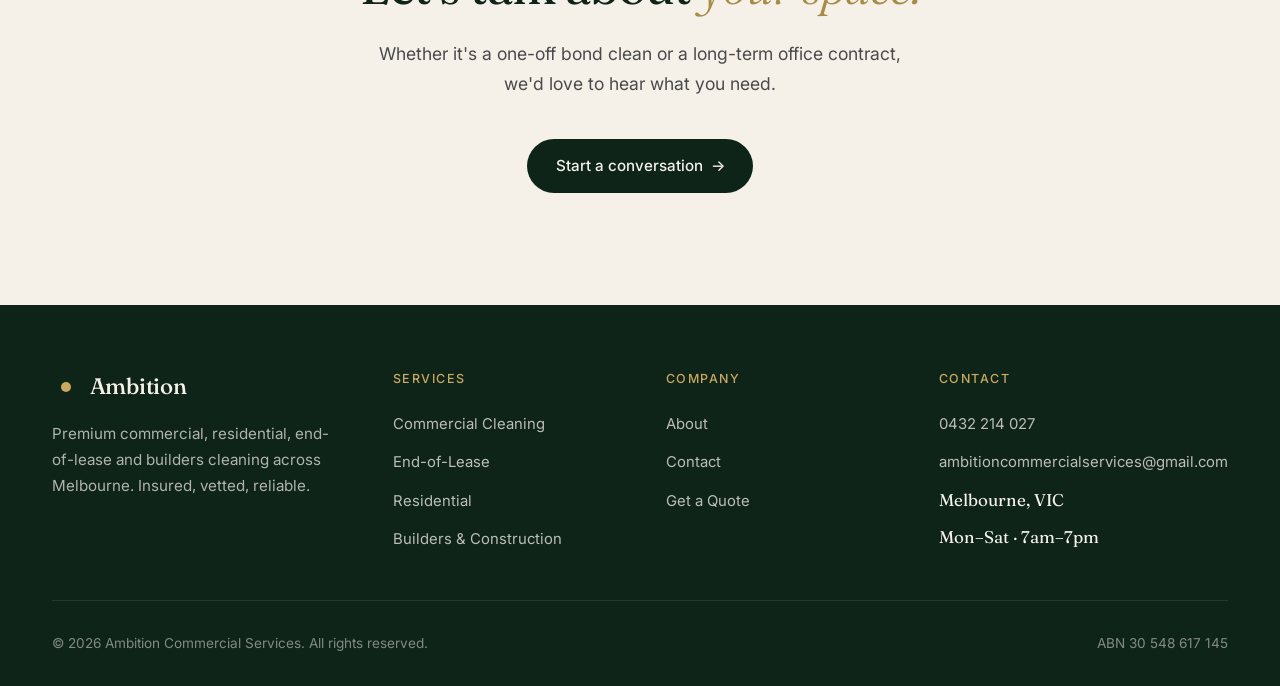
==== commit 094d2834: "Add files via upload" ====
--- a/about.html
+++ b/about.html
@@ -94,7 +94,7 @@
   <div class="container">
     <div class="content-grid">
       <div class="content-img">
-        <img src="cleaning-team.jpg" alt="Ambition cleaning team at work" loading="lazy" style="width:100%;height:100%;object-fit:cover;position:absolute;inset:0;border-radius:4px;display:block;">
+        <img src="images/cleaning-team.jpg" alt="Ambition cleaning team at work" loading="lazy" style="width:100%;height:100%;object-fit:cover;position:absolute;inset:0;border-radius:4px;display:block;">
         <div class="content-img-tag">Melbourne, 2026.</div>
       </div>
       <div class="content-text">
@@ -112,7 +112,7 @@
   <div class="container">
     <div class="content-grid">
       <div class="content-img">
-        <img src="cleaning-services.jpg" alt="Professional cleaning service Melbourne" loading="lazy" style="width:100%;height:100%;object-fit:cover;position:absolute;inset:0;border-radius:4px;display:block;">
+        <img src="images/cleaning-services.jpg" alt="Professional cleaning service Melbourne" loading="lazy" style="width:100%;height:100%;object-fit:cover;position:absolute;inset:0;border-radius:4px;display:block;">
         <div class="content-img-tag">What we believe.</div>
       </div>
       <div class="content-text">
